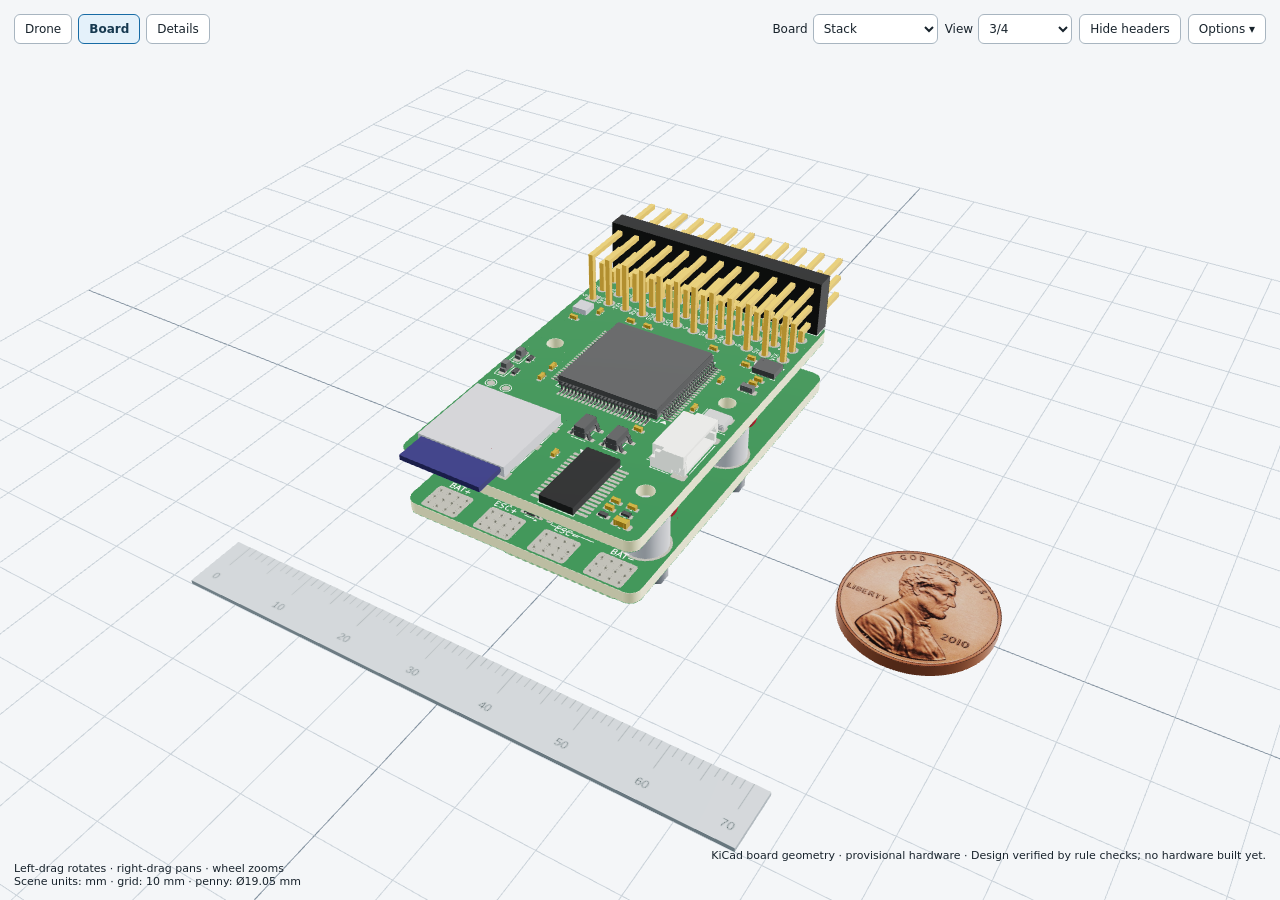
==== fc/board.html @ 6b11aab4 "StackF765 flight controller renders Drone, Board and Matek comparison pages modelled on the droneren" ====
<!DOCTYPE html>
<html lang="en"><meta charset="utf-8"/><meta content="width=device-width,initial-scale=1" name="viewport"/><title>StackF765 — Board</title><script type="importmap">{"imports":{"three":"./assets/three-shim.js"}}</script><style>body{margin:0;overflow:hidden;font:14px system-ui;color:#18232c;background:#f4f6f8}canvas{display:block;touch-action:none;position:fixed;inset:0;width:100%;height:100%}button,a.button{font:12px system-ui;padding:7px 10px;background:#fff;border:1px solid #a8b5c0;border-radius:5px;color:#18232c;text-decoration:none;cursor:pointer}nav{position:fixed;right:14px;top:14px;display:flex;gap:5px;flex-wrap:wrap;justify-content:flex-end;max-width:75vw}#legendButton{position:fixed;left:14px;top:14px}aside{position:fixed;left:14px;top:55px;background:#ffffffed;border:1px solid #b6c4d0;border-radius:7px;padding:14px;width:320px;max-height:70vh;overflow:auto;box-shadow:0 5px 20px #0002}aside h1{font-size:17px;margin:0 0 8px}aside p,aside li{font-size:12px;line-height:1.5}aside ul{padding-left:18px}aside a{color:#126596}footer{position:fixed;left:14px;bottom:12px;right:14px;display:flex;gap:20px;justify-content:space-between;font-size:11px;pointer-events:none}.status{color:#7e4700;background:#fff0d5;padding:8px;border-radius:4px}dialog{width:min(1000px,90vw);border:1px solid #b6c4d0;border-radius:7px}dialog img{width:100%}dialog::backdrop{background:#0008}@media(max-width:700px){nav{max-width:72vw}button,a.button{font-size:10px;padding:6px}aside{top:100px;width:calc(100vw - 56px);max-height:55vh}footer{font-size:9px}}</style><link href="assets/pin-table.css" rel="stylesheet"/>
<link href="assets/controls.css" rel="stylesheet"/>
<body><div class="page-links"><a href="./">Drone</a><a aria-current="page" href="board.html">Board</a><button id="legendButton">Details</button></div><nav aria-label="Board controls" class="viewer-controls"><label>Board <select id="boardChoice"><option value="assembly">Stack</option><option value="upper">Upper</option><option value="lower">Lower</option><option value="service">Service</option><option value="compare-upper.html">Upper comparison</option><option value="compare-lower.html">Lower comparison</option></select></label><label>View <select id="viewChoice"><option value="iso">3/4</option><option value="top">Top</option><option value="bottom">Bottom</option><option value="side">Side</option><option value="pins">Pin layout</option></select></label><button aria-label="Hide DuPont headers" id="headers" title="Hide DuPont pin headers">Hide headers</button><details class="options"><summary>Options</summary><div><button id="explode">Explode stack</button></div></details></nav><div hidden="" id="legacy-controls"><button id="iso"></button><button id="top"></button><button id="bottom"></button><button id="side"></button><button id="assembly"></button><button id="upper"></button><button id="lower"></button><button id="service"></button><button id="upperPins"></button><button id="lowerPins"></button><button id="servicePins"></button></div>
<aside hidden="" id="legend"><h1>StackF765 boards</h1><p>31.5 × 48 mm boards on 6.0 mm standoffs: Upper top surface 7.6 mm above the Lower’s. Upper is the flight controller (STM32F765VIT6, ArduPilot board name StackF765); Lower is the power board (2S–3S, 50 A). Service board (USB, buzzer, boot): 18 × 32 mm on a 100 mm six-wire JST-SH cable. Design verified by rule checks; no hardware built yet.</p><p>20 × 20 mm grommet mount. Visible posts, rubber and screws are provisional nominal hardware, not qualified supplier models. No harness wires; the service cable is not drawn on this page.</p><p>Standard dark-green display mask, black headers and gold pins are display materials on the KiCad board models; board geometry unchanged. The J1/J2 header toggle preserves the interboard connector.</p><p>Renders generated from the KiCad design files at <a class="inline" href="https://github.com/PeterJBurke/stackf765" rel="noopener">github.com/PeterJBurke/stackf765</a>. <a class="inline" href="../CREDITS.txt">Credits and licences</a>.</p><section aria-label="Connector pin reference" data-fc-pin-table=""></section></aside><footer><span><b aria-live="polite" id="viewLabel"></b><br/>Left-drag rotates · right-drag pans · wheel zooms<br/>Scene units: mm · grid: 10 mm · penny: Ø19.05 mm</span><span>KiCad board geometry · provisional hardware · Design verified by rule checks; no hardware built yet.</span></footer><script src="assets/three.min.js"></script><script src="assets/penny.js"></script><script src="assets/pin-data.js"></script><script src="assets/pin-table.js"></script><script type="module" src="assets/viewer.js"></script></body></html>
---- fc/assets/pin-table.css ----
/* Shared connector table for the FC Details panes. */
#legend{box-sizing:border-box;width:min(430px,calc(100vw - 36px));max-height:calc(100vh - 90px);overflow:auto;overscroll-behavior:contain;scrollbar-gutter:stable}
[data-fc-pin-table]{margin-top:18px;border-top:1px solid var(--line,#c3c8cf);padding-top:12px;color:var(--fg,#18232c)}
[data-fc-pin-table] h2{font-size:16px;margin:0 0 8px}
.pin-group{border-top:1px solid var(--line,#c3c8cf);padding:9px 0}
.pin-group summary{cursor:pointer;font-size:13px;font-weight:650;line-height:1.4;padding:3px 0}
.pin-group summary:focus-visible{outline:2px solid #2988c7;outline-offset:3px}
.pin-table{width:100%;border-collapse:collapse;table-layout:fixed;font-size:12px;line-height:1.4}
.pin-table th,.pin-table td{text-align:left;vertical-align:top;padding:7px 5px;border-bottom:1px solid var(--line,#c3c8cf);overflow-wrap:anywhere}
.pin-table thead th{font-weight:700;background:var(--bg,#f4f6f8)}
.pin-table th:first-child{width:19%}.pin-table th:nth-child(2){width:32%}.pin-table tbody th{font-weight:600}
.pin-scope{font-size:11px!important}
@media(max-width:850px){#legend{max-height:55vh;width:min(430px,calc(100vw - 36px))}.pin-table{font-size:11px}.pin-table th,.pin-table td{padding:6px 4px}}
---- fc/assets/controls.css ----
/* Compact, separate controls for the Drone and Board pages. */
.page-links{position:fixed;top:14px;left:14px;z-index:5;display:flex;gap:6px;align-items:center}
.page-links a,.page-links button,.viewer-controls button,.viewer-controls summary,.viewer-controls select{box-sizing:border-box;font:12px system-ui;color:var(--fg,#18232c);background:var(--panel,#fff);border:1px solid var(--line,#a8b5c0);padding:7px 10px;border-radius:6px;text-decoration:none;cursor:pointer}
.page-links a[aria-current=page]{font-weight:700;border-color:#176ba5;background:#e4f1fa;color:#163950}
.page-links #legendButton{position:static}
nav.viewer-controls{position:fixed;top:14px;right:14px;left:auto;max-width:none;z-index:5;display:flex;flex-wrap:wrap;gap:7px;align-items:center}
.viewer-controls label{font-size:12px;display:flex;align-items:center;gap:5px}
.viewer-controls select{padding:6px;max-width:125px}
.options{position:relative}.options summary{list-style:none}.options summary::-webkit-details-marker{display:none}.options summary::after{content:' ▾'}
.options>div{position:absolute;right:0;top:40px;display:flex;flex-direction:column;gap:6px;padding:8px;border:1px solid var(--line,#a8b5c0);border-radius:7px;background:var(--panel,#fff);min-width:135px}
#legend{z-index:6;top:60px;bottom:auto;max-height:calc(100vh - 110px)}
@media(max-width:850px){nav.viewer-controls{top:57px;left:14px;right:14px;justify-content:flex-start;gap:6px}.viewer-controls label{font-size:11px}.viewer-controls button,.viewer-controls summary,.viewer-controls select{font-size:11px;padding:6px}.viewer-controls select{max-width:100px}#legend{top:105px;max-height:calc(100vh - 160px)}}
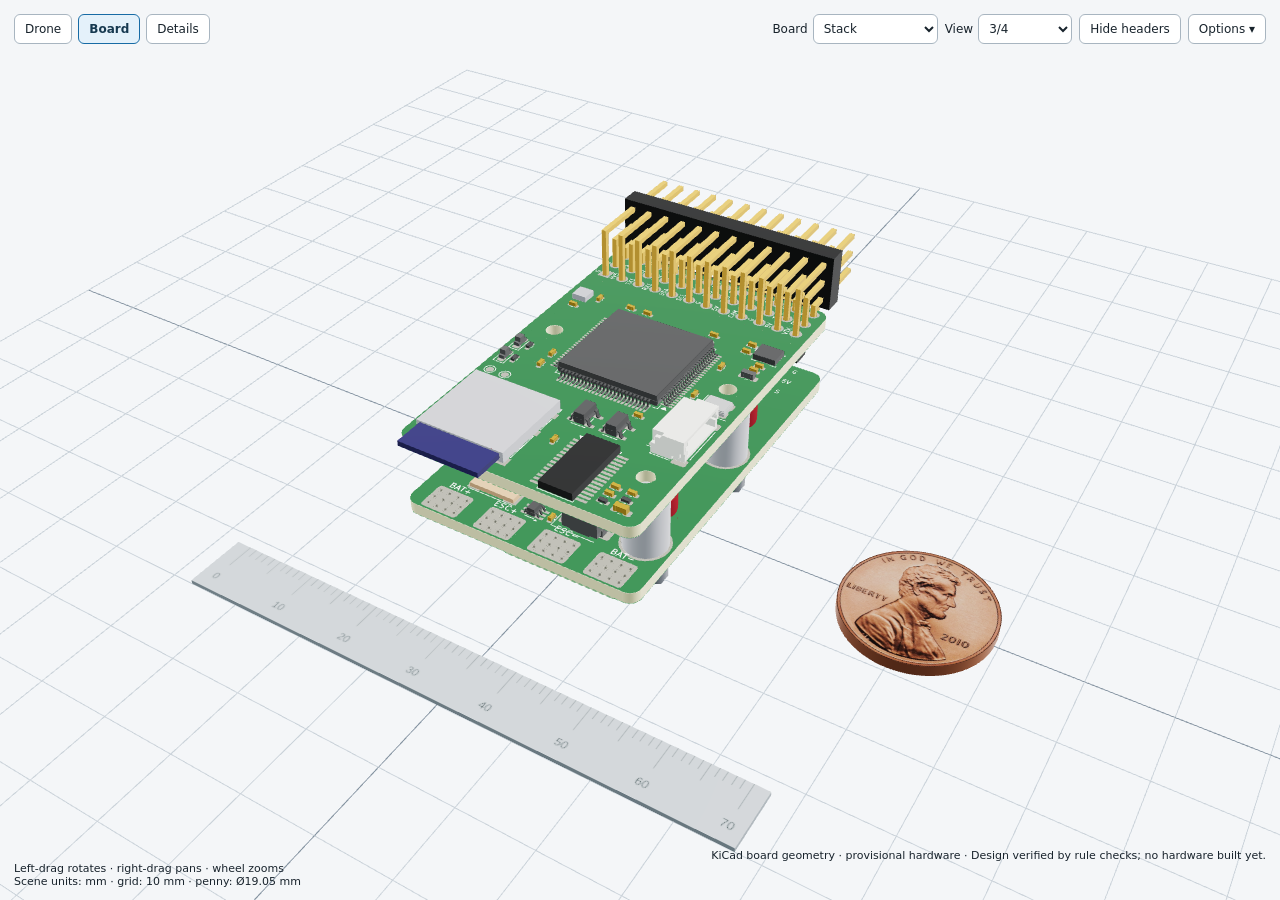
==== commit e66f8fd2: "Rev B: 8.0 mm board gap, 3 x 9 motor header, headers at the board edge Upper board now 9.6 mm above " ====
--- a/fc/board.html
+++ b/fc/board.html
@@ -2,4 +2,4 @@
 <html lang="en"><meta charset="utf-8"/><meta content="width=device-width,initial-scale=1" name="viewport"/><title>StackF765 — Board</title><script type="importmap">{"imports":{"three":"./assets/three-shim.js"}}</script><style>body{margin:0;overflow:hidden;font:14px system-ui;color:#18232c;background:#f4f6f8}canvas{display:block;touch-action:none;position:fixed;inset:0;width:100%;height:100%}button,a.button{font:12px system-ui;padding:7px 10px;background:#fff;border:1px solid #a8b5c0;border-radius:5px;color:#18232c;text-decoration:none;cursor:pointer}nav{position:fixed;right:14px;top:14px;display:flex;gap:5px;flex-wrap:wrap;justify-content:flex-end;max-width:75vw}#legendButton{position:fixed;left:14px;top:14px}aside{position:fixed;left:14px;top:55px;background:#ffffffed;border:1px solid #b6c4d0;border-radius:7px;padding:14px;width:320px;max-height:70vh;overflow:auto;box-shadow:0 5px 20px #0002}aside h1{font-size:17px;margin:0 0 8px}aside p,aside li{font-size:12px;line-height:1.5}aside ul{padding-left:18px}aside a{color:#126596}footer{position:fixed;left:14px;bottom:12px;right:14px;display:flex;gap:20px;justify-content:space-between;font-size:11px;pointer-events:none}.status{color:#7e4700;background:#fff0d5;padding:8px;border-radius:4px}dialog{width:min(1000px,90vw);border:1px solid #b6c4d0;border-radius:7px}dialog img{width:100%}dialog::backdrop{background:#0008}@media(max-width:700px){nav{max-width:72vw}button,a.button{font-size:10px;padding:6px}aside{top:100px;width:calc(100vw - 56px);max-height:55vh}footer{font-size:9px}}</style><link href="assets/pin-table.css" rel="stylesheet"/>
 <link href="assets/controls.css" rel="stylesheet"/>
 <body><div class="page-links"><a href="./">Drone</a><a aria-current="page" href="board.html">Board</a><button id="legendButton">Details</button></div><nav aria-label="Board controls" class="viewer-controls"><label>Board <select id="boardChoice"><option value="assembly">Stack</option><option value="upper">Upper</option><option value="lower">Lower</option><option value="service">Service</option><option value="compare-upper.html">Upper comparison</option><option value="compare-lower.html">Lower comparison</option></select></label><label>View <select id="viewChoice"><option value="iso">3/4</option><option value="top">Top</option><option value="bottom">Bottom</option><option value="side">Side</option><option value="pins">Pin layout</option></select></label><button aria-label="Hide DuPont headers" id="headers" title="Hide DuPont pin headers">Hide headers</button><details class="options"><summary>Options</summary><div><button id="explode">Explode stack</button></div></details></nav><div hidden="" id="legacy-controls"><button id="iso"></button><button id="top"></button><button id="bottom"></button><button id="side"></button><button id="assembly"></button><button id="upper"></button><button id="lower"></button><button id="service"></button><button id="upperPins"></button><button id="lowerPins"></button><button id="servicePins"></button></div>
-<aside hidden="" id="legend"><h1>StackF765 boards</h1><p>31.5 × 48 mm boards on 6.0 mm standoffs: Upper top surface 7.6 mm above the Lower’s. Upper is the flight controller (STM32F765VIT6, ArduPilot board name StackF765); Lower is the power board (2S–3S, 50 A). Service board (USB, buzzer, boot): 18 × 32 mm on a 100 mm six-wire JST-SH cable. Design verified by rule checks; no hardware built yet.</p><p>20 × 20 mm grommet mount. Visible posts, rubber and screws are provisional nominal hardware, not qualified supplier models. No harness wires; the service cable is not drawn on this page.</p><p>Standard dark-green display mask, black headers and gold pins are display materials on the KiCad board models; board geometry unchanged. The J1/J2 header toggle preserves the interboard connector.</p><p>Renders generated from the KiCad design files at <a class="inline" href="https://github.com/PeterJBurke/stackf765" rel="noopener">github.com/PeterJBurke/stackf765</a>. <a class="inline" href="../CREDITS.txt">Credits and licences</a>.</p><section aria-label="Connector pin reference" data-fc-pin-table=""></section></aside><footer><span><b aria-live="polite" id="viewLabel"></b><br/>Left-drag rotates · right-drag pans · wheel zooms<br/>Scene units: mm · grid: 10 mm · penny: Ø19.05 mm</span><span>KiCad board geometry · provisional hardware · Design verified by rule checks; no hardware built yet.</span></footer><script src="assets/three.min.js"></script><script src="assets/penny.js"></script><script src="assets/pin-data.js"></script><script src="assets/pin-table.js"></script><script type="module" src="assets/viewer.js"></script></body></html>
+<aside hidden="" id="legend"><h1>StackF765 boards</h1><p>31.5 × 48 mm boards on 8.0 mm standoffs: Upper top surface 9.6 mm above the Lower’s. Upper is the flight controller (STM32F765VIT6, ArduPilot board name StackF765); Lower is the power board (2S–3S, 50 A). Rev B. Interboard connectors: Samtec SFMC-110-02-L-D (Lower J1) / FTSH-110-04-L-DV (Upper J3); standoffs Sinhoo SMTSO2080CTJ, 8 mm. Upper J1 is a 3×12 and Lower J2 a 3×9 right-angle header, bodies overhanging the front edge. Service board (USB, buzzer, boot): 18 × 32 mm on a 100 mm six-wire JST-SH cable. Design verified by rule checks; no hardware built yet.</p><p>20 × 20 mm grommet mount. Visible posts, rubber and screws are provisional nominal hardware, not qualified supplier models. No harness wires; the service cable is not drawn on this page.</p><p>Standard dark-green display mask, black headers and gold pins are display materials on the KiCad board models; board geometry unchanged. The J1/J2 header toggle preserves the interboard connector.</p><p>Renders generated from the KiCad design files at <a class="inline" href="https://github.com/PeterJBurke/stackf765" rel="noopener">github.com/PeterJBurke/stackf765</a>. <a class="inline" href="../CREDITS.txt">Credits and licences</a>.</p><section aria-label="Connector pin reference" data-fc-pin-table=""></section></aside><footer><span><b aria-live="polite" id="viewLabel"></b><br/>Left-drag rotates · right-drag pans · wheel zooms<br/>Scene units: mm · grid: 10 mm · penny: Ø19.05 mm</span><span>KiCad board geometry · provisional hardware · Design verified by rule checks; no hardware built yet.</span></footer><script src="assets/three.min.js"></script><script src="assets/penny.js"></script><script src="assets/pin-data.js"></script><script src="assets/pin-table.js"></script><script type="module" src="assets/viewer.js"></script></body></html>
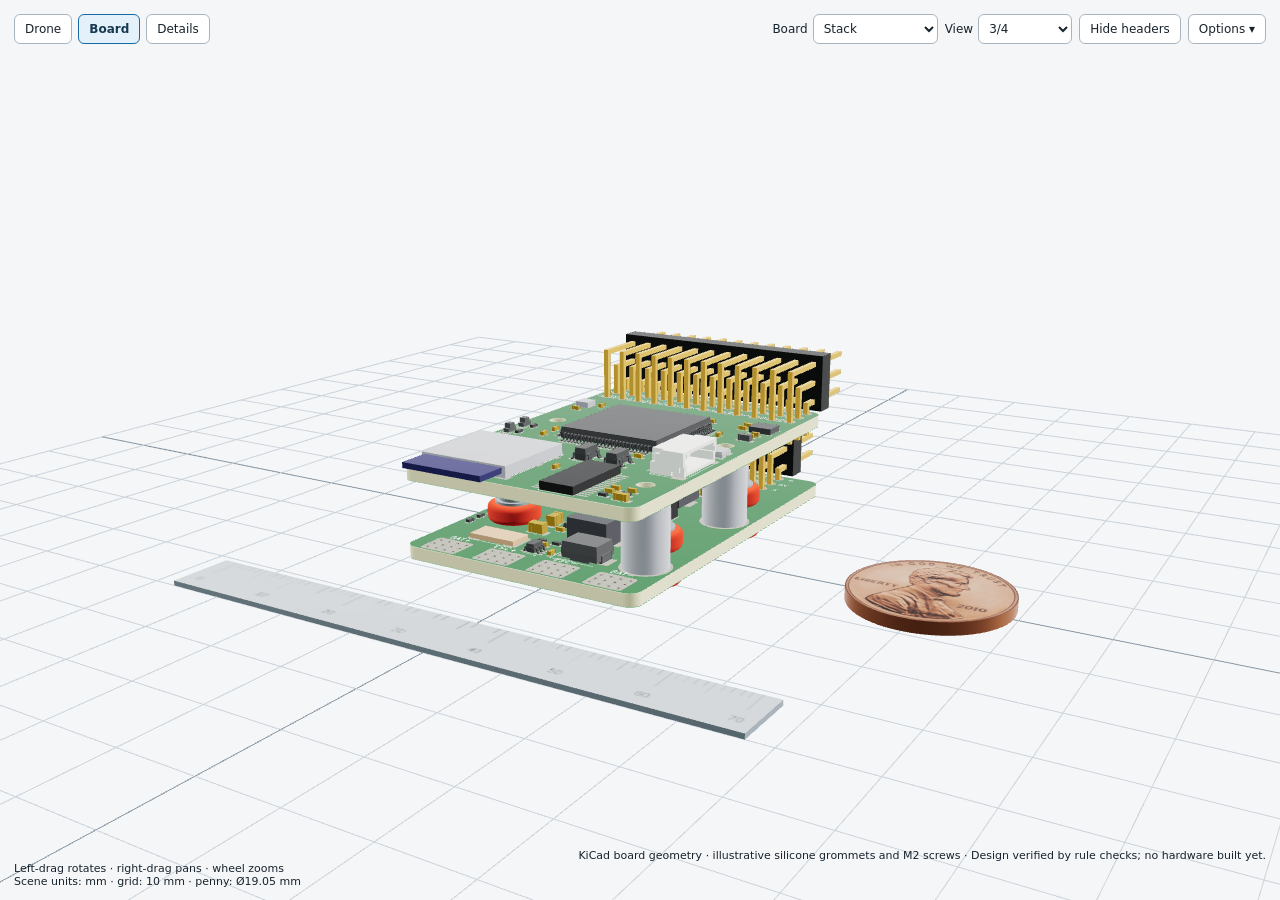
==== commit d61be9dc: "Show the rubber grommet mounting: silicone grommets, M2 screws, no rigid posts The Lower board now r" ====
--- a/fc/board.html
+++ b/fc/board.html
@@ -2,4 +2,4 @@
 <html lang="en"><meta charset="utf-8"/><meta content="width=device-width,initial-scale=1" name="viewport"/><title>StackF765 — Board</title><script type="importmap">{"imports":{"three":"./assets/three-shim.js"}}</script><style>body{margin:0;overflow:hidden;font:14px system-ui;color:#18232c;background:#f4f6f8}canvas{display:block;touch-action:none;position:fixed;inset:0;width:100%;height:100%}button,a.button{font:12px system-ui;padding:7px 10px;background:#fff;border:1px solid #a8b5c0;border-radius:5px;color:#18232c;text-decoration:none;cursor:pointer}nav{position:fixed;right:14px;top:14px;display:flex;gap:5px;flex-wrap:wrap;justify-content:flex-end;max-width:75vw}#legendButton{position:fixed;left:14px;top:14px}aside{position:fixed;left:14px;top:55px;background:#ffffffed;border:1px solid #b6c4d0;border-radius:7px;padding:14px;width:320px;max-height:70vh;overflow:auto;box-shadow:0 5px 20px #0002}aside h1{font-size:17px;margin:0 0 8px}aside p,aside li{font-size:12px;line-height:1.5}aside ul{padding-left:18px}aside a{color:#126596}footer{position:fixed;left:14px;bottom:12px;right:14px;display:flex;gap:20px;justify-content:space-between;font-size:11px;pointer-events:none}.status{color:#7e4700;background:#fff0d5;padding:8px;border-radius:4px}dialog{width:min(1000px,90vw);border:1px solid #b6c4d0;border-radius:7px}dialog img{width:100%}dialog::backdrop{background:#0008}@media(max-width:700px){nav{max-width:72vw}button,a.button{font-size:10px;padding:6px}aside{top:100px;width:calc(100vw - 56px);max-height:55vh}footer{font-size:9px}}</style><link href="assets/pin-table.css" rel="stylesheet"/>
 <link href="assets/controls.css" rel="stylesheet"/>
 <body><div class="page-links"><a href="./">Drone</a><a aria-current="page" href="board.html">Board</a><button id="legendButton">Details</button></div><nav aria-label="Board controls" class="viewer-controls"><label>Board <select id="boardChoice"><option value="assembly">Stack</option><option value="upper">Upper</option><option value="lower">Lower</option><option value="service">Service</option><option value="compare-upper.html">Upper comparison</option><option value="compare-lower.html">Lower comparison</option></select></label><label>View <select id="viewChoice"><option value="iso">3/4</option><option value="top">Top</option><option value="bottom">Bottom</option><option value="side">Side</option><option value="pins">Pin layout</option></select></label><button aria-label="Hide DuPont headers" id="headers" title="Hide DuPont pin headers">Hide headers</button><details class="options"><summary>Options</summary><div><button id="explode">Explode stack</button></div></details></nav><div hidden="" id="legacy-controls"><button id="iso"></button><button id="top"></button><button id="bottom"></button><button id="side"></button><button id="assembly"></button><button id="upper"></button><button id="lower"></button><button id="service"></button><button id="upperPins"></button><button id="lowerPins"></button><button id="servicePins"></button></div>
-<aside hidden="" id="legend"><h1>StackF765 boards</h1><p>31.5 × 48 mm boards on 8.0 mm standoffs: Upper top surface 9.6 mm above the Lower’s. Upper is the flight controller (STM32F765VIT6, ArduPilot board name StackF765); Lower is the power board (2S–3S, 50 A). Rev B. Interboard connectors: Samtec SFMC-110-02-L-D (Lower J1) / FTSH-110-04-L-DV (Upper J3); standoffs Sinhoo SMTSO2080CTJ, 8 mm. Upper J1 is a 3×12 and Lower J2 a 3×9 right-angle header, bodies overhanging the front edge. Service board (USB, buzzer, boot): 18 × 32 mm on a 100 mm six-wire JST-SH cable. Design verified by rule checks; no hardware built yet.</p><p>20 × 20 mm grommet mount. Visible posts, rubber and screws are provisional nominal hardware, not qualified supplier models. No harness wires; the service cable is not drawn on this page.</p><p>Standard dark-green display mask, black headers and gold pins are display materials on the KiCad board models; board geometry unchanged. The J1/J2 header toggle preserves the interboard connector.</p><p>Renders generated from the KiCad design files at <a class="inline" href="https://github.com/PeterJBurke/stackf765" rel="noopener">github.com/PeterJBurke/stackf765</a>. <a class="inline" href="../CREDITS.txt">Credits and licences</a>.</p><section aria-label="Connector pin reference" data-fc-pin-table=""></section></aside><footer><span><b aria-live="polite" id="viewLabel"></b><br/>Left-drag rotates · right-drag pans · wheel zooms<br/>Scene units: mm · grid: 10 mm · penny: Ø19.05 mm</span><span>KiCad board geometry · provisional hardware · Design verified by rule checks; no hardware built yet.</span></footer><script src="assets/three.min.js"></script><script src="assets/penny.js"></script><script src="assets/pin-data.js"></script><script src="assets/pin-table.js"></script><script type="module" src="assets/viewer.js"></script></body></html>
+<aside hidden="" id="legend"><h1>StackF765 boards</h1><p>31.5 × 48 mm boards on 8.0 mm standoffs: Upper top surface 9.6 mm above the Lower’s. Upper is the flight controller (STM32F765VIT6, ArduPilot board name StackF765); Lower is the power board (2S–3S, 50 A). Rev B. Interboard connectors: Samtec SFMC-110-02-L-D (Lower J1) / FTSH-110-04-L-DV (Upper J3); standoffs Sinhoo SMTSO2080CTJ, 8 mm. Upper J1 is a 3×12 and Lower J2 a 3×9 right-angle header, bodies overhanging the front edge. Service board (USB, buzzer, boot): 18 × 32 mm on a 100 mm six-wire JST-SH cable. Design verified by rule checks; no hardware built yet.</p><p>Soft-mounted, Matek style: a silicone grommet is pressed into each of the Lower board’s four 4 mm holes (20 × 20 mm pattern) and an M2 screw with a washer goes through each grommet into the frame, so the Lower board floats on rubber 2.5 mm above the plate. The Upper board is not fastened to the frame; it sits on the Lower board’s three standoffs. Here the stack stands on its grommets on the floor grid; “Explode stack” lifts the Upper board and the four screws, leaving the grommets in the Lower board. The orange grommets (generic “M3 to M2” type: 4 mm waist, 6.6 mm flanges), washers and screws are nominal illustrations, not supplier models. No harness wires; the service cable is not drawn on this page.</p><p>Standard dark-green display mask, black headers and gold pins are display materials on the KiCad board models; board geometry unchanged. The J1/J2 header toggle preserves the interboard connector.</p><p>Renders generated from the KiCad design files at <a class="inline" href="https://github.com/PeterJBurke/stackf765" rel="noopener">github.com/PeterJBurke/stackf765</a>. <a class="inline" href="../CREDITS.txt">Credits and licences</a>.</p><section aria-label="Connector pin reference" data-fc-pin-table=""></section></aside><footer><span><b aria-live="polite" id="viewLabel"></b><br/>Left-drag rotates · right-drag pans · wheel zooms<br/>Scene units: mm · grid: 10 mm · penny: Ø19.05 mm</span><span>KiCad board geometry · illustrative silicone grommets and M2 screws · Design verified by rule checks; no hardware built yet.</span></footer><script src="assets/three.min.js"></script><script src="assets/penny.js"></script><script src="assets/pin-data.js"></script><script src="assets/pin-table.js"></script><script type="module" src="assets/viewer.js"></script></body></html>
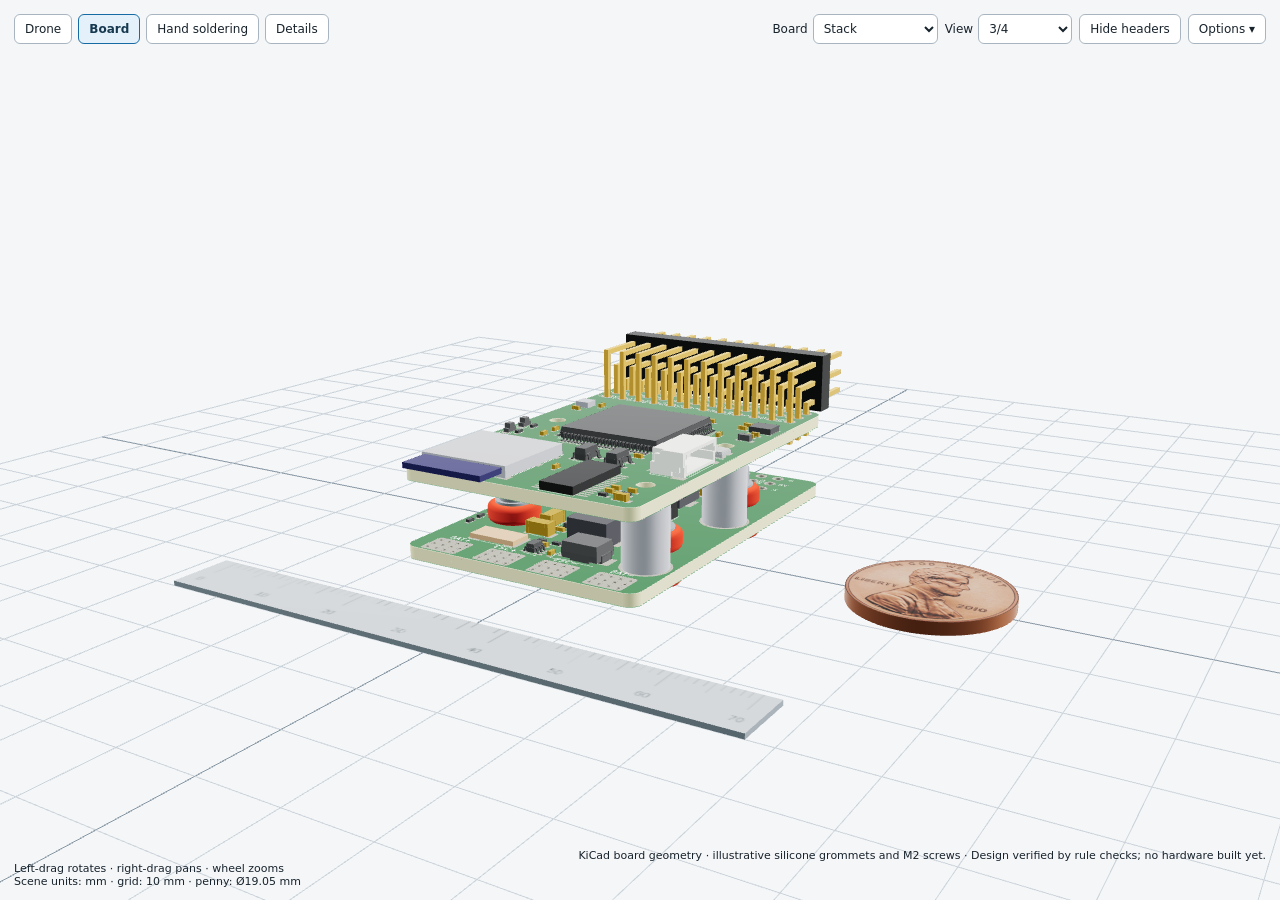
==== commit fd270dd4: "Add a Hand soldering instructions page, linked from the Drone and Board pages Co-Authored-By: Claude" ====
--- a/fc/board.html
+++ b/fc/board.html
@@ -1,5 +1,5 @@
 <!DOCTYPE html>
 <html lang="en"><meta charset="utf-8"/><meta content="width=device-width,initial-scale=1" name="viewport"/><title>StackF765 — Board</title><script type="importmap">{"imports":{"three":"./assets/three-shim.js"}}</script><style>body{margin:0;overflow:hidden;font:14px system-ui;color:#18232c;background:#f4f6f8}canvas{display:block;touch-action:none;position:fixed;inset:0;width:100%;height:100%}button,a.button{font:12px system-ui;padding:7px 10px;background:#fff;border:1px solid #a8b5c0;border-radius:5px;color:#18232c;text-decoration:none;cursor:pointer}nav{position:fixed;right:14px;top:14px;display:flex;gap:5px;flex-wrap:wrap;justify-content:flex-end;max-width:75vw}#legendButton{position:fixed;left:14px;top:14px}aside{position:fixed;left:14px;top:55px;background:#ffffffed;border:1px solid #b6c4d0;border-radius:7px;padding:14px;width:320px;max-height:70vh;overflow:auto;box-shadow:0 5px 20px #0002}aside h1{font-size:17px;margin:0 0 8px}aside p,aside li{font-size:12px;line-height:1.5}aside ul{padding-left:18px}aside a{color:#126596}footer{position:fixed;left:14px;bottom:12px;right:14px;display:flex;gap:20px;justify-content:space-between;font-size:11px;pointer-events:none}.status{color:#7e4700;background:#fff0d5;padding:8px;border-radius:4px}dialog{width:min(1000px,90vw);border:1px solid #b6c4d0;border-radius:7px}dialog img{width:100%}dialog::backdrop{background:#0008}@media(max-width:700px){nav{max-width:72vw}button,a.button{font-size:10px;padding:6px}aside{top:100px;width:calc(100vw - 56px);max-height:55vh}footer{font-size:9px}}</style><link href="assets/pin-table.css" rel="stylesheet"/>
 <link href="assets/controls.css" rel="stylesheet"/>
-<body><div class="page-links"><a href="./">Drone</a><a aria-current="page" href="board.html">Board</a><button id="legendButton">Details</button></div><nav aria-label="Board controls" class="viewer-controls"><label>Board <select id="boardChoice"><option value="assembly">Stack</option><option value="upper">Upper</option><option value="lower">Lower</option><option value="service">Service</option><option value="compare-upper.html">Upper comparison</option><option value="compare-lower.html">Lower comparison</option></select></label><label>View <select id="viewChoice"><option value="iso">3/4</option><option value="top">Top</option><option value="bottom">Bottom</option><option value="side">Side</option><option value="pins">Pin layout</option></select></label><button aria-label="Hide DuPont headers" id="headers" title="Hide DuPont pin headers">Hide headers</button><details class="options"><summary>Options</summary><div><button id="explode">Explode stack</button></div></details></nav><div hidden="" id="legacy-controls"><button id="iso"></button><button id="top"></button><button id="bottom"></button><button id="side"></button><button id="assembly"></button><button id="upper"></button><button id="lower"></button><button id="service"></button><button id="upperPins"></button><button id="lowerPins"></button><button id="servicePins"></button></div>
+<body><div class="page-links"><a href="./">Drone</a><a aria-current="page" href="board.html">Board</a><a href="handsolder.html">Hand soldering</a><button id="legendButton">Details</button></div><nav aria-label="Board controls" class="viewer-controls"><label>Board <select id="boardChoice"><option value="assembly">Stack</option><option value="upper">Upper</option><option value="lower">Lower</option><option value="service">Service</option><option value="compare-upper.html">Upper comparison</option><option value="compare-lower.html">Lower comparison</option></select></label><label>View <select id="viewChoice"><option value="iso">3/4</option><option value="top">Top</option><option value="bottom">Bottom</option><option value="side">Side</option><option value="pins">Pin layout</option></select></label><button aria-label="Hide DuPont headers" id="headers" title="Hide DuPont pin headers">Hide headers</button><details class="options"><summary>Options</summary><div><button id="explode">Explode stack</button></div></details></nav><div hidden="" id="legacy-controls"><button id="iso"></button><button id="top"></button><button id="bottom"></button><button id="side"></button><button id="assembly"></button><button id="upper"></button><button id="lower"></button><button id="service"></button><button id="upperPins"></button><button id="lowerPins"></button><button id="servicePins"></button></div>
 <aside hidden="" id="legend"><h1>StackF765 boards</h1><p>31.5 × 48 mm boards on 8.0 mm standoffs: Upper top surface 9.6 mm above the Lower’s. Upper is the flight controller (STM32F765VIT6, ArduPilot board name StackF765); Lower is the power board (2S–3S, 50 A). Rev B. Interboard connectors: Samtec SFMC-110-02-L-D (Lower J1) / FTSH-110-04-L-DV (Upper J3); standoffs Sinhoo SMTSO2080CTJ, 8 mm. Upper J1 is a 3×12 and Lower J2 a 3×9 right-angle header, bodies overhanging the front edge. Service board (USB, buzzer, boot): 18 × 32 mm on a 100 mm six-wire JST-SH cable. Design verified by rule checks; no hardware built yet.</p><p>Soft-mounted, Matek style: a silicone grommet is pressed into each of the Lower board’s four 4 mm holes (20 × 20 mm pattern) and an M2 screw with a washer goes through each grommet into the frame, so the Lower board floats on rubber 2.5 mm above the plate. The Upper board is not fastened to the frame; it sits on the Lower board’s three standoffs. Here the stack stands on its grommets on the floor grid; “Explode stack” lifts the Upper board and the four screws, leaving the grommets in the Lower board. The orange grommets (generic “M3 to M2” type: 4 mm waist, 6.6 mm flanges), washers and screws are nominal illustrations, not supplier models. No harness wires; the service cable is not drawn on this page.</p><p>Standard dark-green display mask, black headers and gold pins are display materials on the KiCad board models; board geometry unchanged. The J1/J2 header toggle preserves the interboard connector.</p><p>Renders generated from the KiCad design files at <a class="inline" href="https://github.com/PeterJBurke/stackf765" rel="noopener">github.com/PeterJBurke/stackf765</a>. <a class="inline" href="../CREDITS.txt">Credits and licences</a>.</p><section aria-label="Connector pin reference" data-fc-pin-table=""></section></aside><footer><span><b aria-live="polite" id="viewLabel"></b><br/>Left-drag rotates · right-drag pans · wheel zooms<br/>Scene units: mm · grid: 10 mm · penny: Ø19.05 mm</span><span>KiCad board geometry · illustrative silicone grommets and M2 screws · Design verified by rule checks; no hardware built yet.</span></footer><script src="assets/three.min.js"></script><script src="assets/penny.js"></script><script src="assets/pin-data.js"></script><script src="assets/pin-table.js"></script><script type="module" src="assets/viewer.js"></script></body></html>
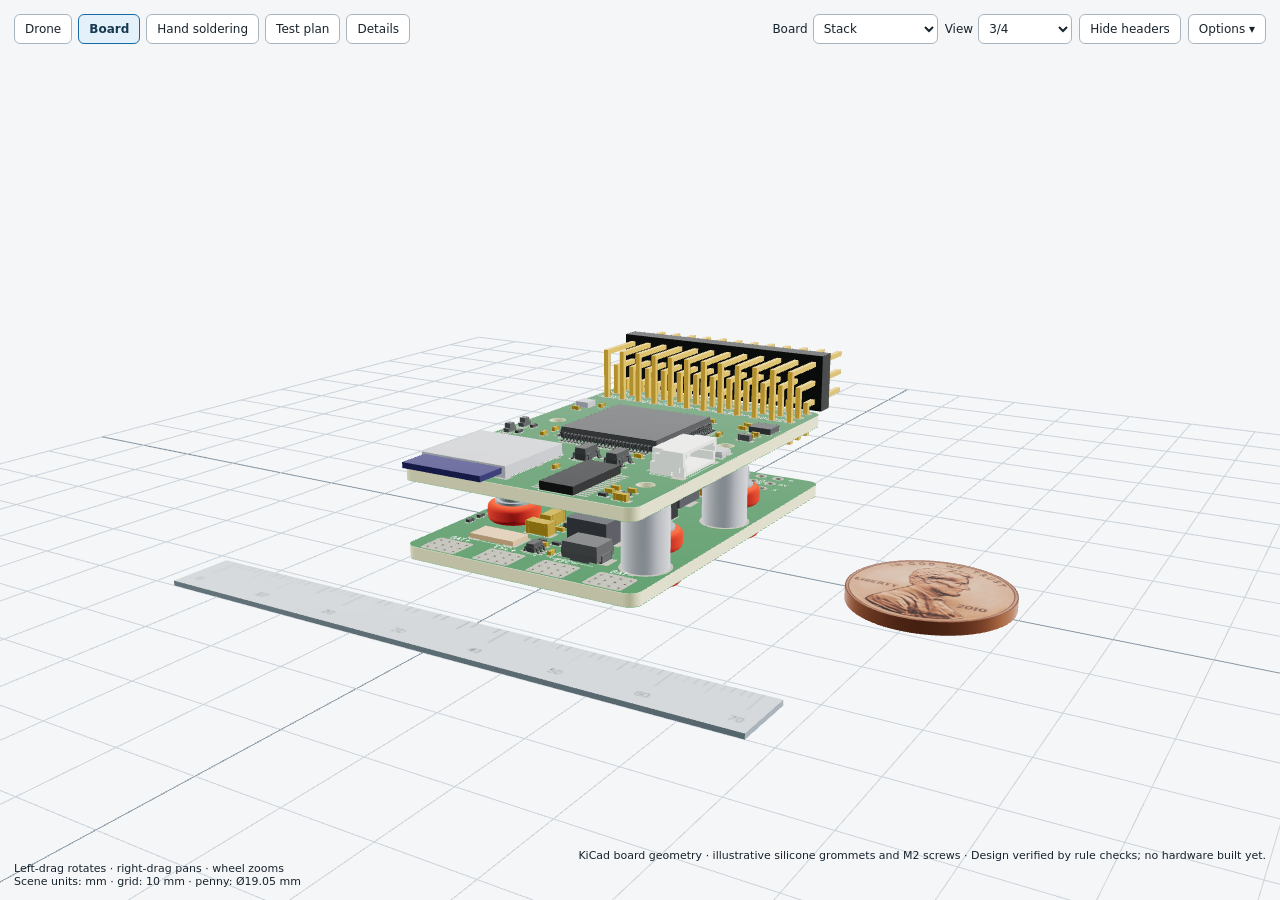
==== commit d9579fb1: "Add a Test plan page (pre-fabrication verification plan), linked from the Drone, Board and Hand sold" ====
--- a/fc/board.html
+++ b/fc/board.html
@@ -1,5 +1,5 @@
 <!DOCTYPE html>
 <html lang="en"><meta charset="utf-8"/><meta content="width=device-width,initial-scale=1" name="viewport"/><title>StackF765 — Board</title><script type="importmap">{"imports":{"three":"./assets/three-shim.js"}}</script><style>body{margin:0;overflow:hidden;font:14px system-ui;color:#18232c;background:#f4f6f8}canvas{display:block;touch-action:none;position:fixed;inset:0;width:100%;height:100%}button,a.button{font:12px system-ui;padding:7px 10px;background:#fff;border:1px solid #a8b5c0;border-radius:5px;color:#18232c;text-decoration:none;cursor:pointer}nav{position:fixed;right:14px;top:14px;display:flex;gap:5px;flex-wrap:wrap;justify-content:flex-end;max-width:75vw}#legendButton{position:fixed;left:14px;top:14px}aside{position:fixed;left:14px;top:55px;background:#ffffffed;border:1px solid #b6c4d0;border-radius:7px;padding:14px;width:320px;max-height:70vh;overflow:auto;box-shadow:0 5px 20px #0002}aside h1{font-size:17px;margin:0 0 8px}aside p,aside li{font-size:12px;line-height:1.5}aside ul{padding-left:18px}aside a{color:#126596}footer{position:fixed;left:14px;bottom:12px;right:14px;display:flex;gap:20px;justify-content:space-between;font-size:11px;pointer-events:none}.status{color:#7e4700;background:#fff0d5;padding:8px;border-radius:4px}dialog{width:min(1000px,90vw);border:1px solid #b6c4d0;border-radius:7px}dialog img{width:100%}dialog::backdrop{background:#0008}@media(max-width:700px){nav{max-width:72vw}button,a.button{font-size:10px;padding:6px}aside{top:100px;width:calc(100vw - 56px);max-height:55vh}footer{font-size:9px}}</style><link href="assets/pin-table.css" rel="stylesheet"/>
 <link href="assets/controls.css" rel="stylesheet"/>
-<body><div class="page-links"><a href="./">Drone</a><a aria-current="page" href="board.html">Board</a><a href="handsolder.html">Hand soldering</a><button id="legendButton">Details</button></div><nav aria-label="Board controls" class="viewer-controls"><label>Board <select id="boardChoice"><option value="assembly">Stack</option><option value="upper">Upper</option><option value="lower">Lower</option><option value="service">Service</option><option value="compare-upper.html">Upper comparison</option><option value="compare-lower.html">Lower comparison</option></select></label><label>View <select id="viewChoice"><option value="iso">3/4</option><option value="top">Top</option><option value="bottom">Bottom</option><option value="side">Side</option><option value="pins">Pin layout</option></select></label><button aria-label="Hide DuPont headers" id="headers" title="Hide DuPont pin headers">Hide headers</button><details class="options"><summary>Options</summary><div><button id="explode">Explode stack</button></div></details></nav><div hidden="" id="legacy-controls"><button id="iso"></button><button id="top"></button><button id="bottom"></button><button id="side"></button><button id="assembly"></button><button id="upper"></button><button id="lower"></button><button id="service"></button><button id="upperPins"></button><button id="lowerPins"></button><button id="servicePins"></button></div>
-<aside hidden="" id="legend"><h1>StackF765 boards</h1><p>31.5 × 48 mm boards on 8.0 mm standoffs: Upper top surface 9.6 mm above the Lower’s. Upper is the flight controller (STM32F765VIT6, ArduPilot board name StackF765); Lower is the power board (2S–3S, 50 A). Rev B. Interboard connectors: Samtec SFMC-110-02-L-D (Lower J1) / FTSH-110-04-L-DV (Upper J3); standoffs Sinhoo SMTSO2080CTJ, 8 mm. Upper J1 is a 3×12 and Lower J2 a 3×9 right-angle header, bodies overhanging the front edge. Service board (USB, buzzer, boot): 18 × 32 mm on a 100 mm six-wire JST-SH cable. Design verified by rule checks; no hardware built yet.</p><p>Soft-mounted, Matek style: a silicone grommet is pressed into each of the Lower board’s four 4 mm holes (20 × 20 mm pattern) and an M2 screw with a washer goes through each grommet into the frame, so the Lower board floats on rubber 2.5 mm above the plate. The Upper board is not fastened to the frame; it sits on the Lower board’s three standoffs. Here the stack stands on its grommets on the floor grid; “Explode stack” lifts the Upper board and the four screws, leaving the grommets in the Lower board. The orange grommets (generic “M3 to M2” type: 4 mm waist, 6.6 mm flanges), washers and screws are nominal illustrations, not supplier models. No harness wires; the service cable is not drawn on this page.</p><p>Standard dark-green display mask, black headers and gold pins are display materials on the KiCad board models; board geometry unchanged. The J1/J2 header toggle preserves the interboard connector.</p><p>Renders generated from the KiCad design files at <a class="inline" href="https://github.com/PeterJBurke/stackf765" rel="noopener">github.com/PeterJBurke/stackf765</a>. <a class="inline" href="../CREDITS.txt">Credits and licences</a>.</p><section aria-label="Connector pin reference" data-fc-pin-table=""></section></aside><footer><span><b aria-live="polite" id="viewLabel"></b><br/>Left-drag rotates · right-drag pans · wheel zooms<br/>Scene units: mm · grid: 10 mm · penny: Ø19.05 mm</span><span>KiCad board geometry · illustrative silicone grommets and M2 screws · Design verified by rule checks; no hardware built yet.</span></footer><script src="assets/three.min.js"></script><script src="assets/penny.js"></script><script src="assets/pin-data.js"></script><script src="assets/pin-table.js"></script><script type="module" src="assets/viewer.js"></script></body></html>
+<body><div class="page-links"><a href="./">Drone</a><a aria-current="page" href="board.html">Board</a><a href="handsolder.html">Hand soldering</a><a href="testplan.html">Test plan</a><button id="legendButton">Details</button></div><nav aria-label="Board controls" class="viewer-controls"><label>Board <select id="boardChoice"><option value="assembly">Stack</option><option value="upper">Upper</option><option value="lower">Lower</option><option value="service">Service</option><option value="compare-upper.html">Upper comparison</option><option value="compare-lower.html">Lower comparison</option></select></label><label>View <select id="viewChoice"><option value="iso">3/4</option><option value="top">Top</option><option value="bottom">Bottom</option><option value="side">Side</option><option value="pins">Pin layout</option></select></label><button aria-label="Hide DuPont headers" id="headers" title="Hide DuPont pin headers">Hide headers</button><details class="options"><summary>Options</summary><div><button id="explode">Explode stack</button></div></details></nav><div hidden="" id="legacy-controls"><button id="iso"></button><button id="top"></button><button id="bottom"></button><button id="side"></button><button id="assembly"></button><button id="upper"></button><button id="lower"></button><button id="service"></button><button id="upperPins"></button><button id="lowerPins"></button><button id="servicePins"></button></div>
+<aside hidden="" id="legend"><h1>StackF765 boards</h1><p>31.5 × 48 mm boards on 8.0 mm standoffs: Upper top surface 9.6 mm above the Lower’s. Upper is the flight controller (STM32F765VIT6, ArduPilot board name StackF765); Lower is the power board (2S–3S, 50 A). Rev B. Interboard connectors, fitted by JLCPCB: Samtec SFMC-110-02-L-D-K-TR (Lower J1) / FTSH-110-04-F-DV-TR (Upper J3); standoffs Sinhoo SMTSO2080CTJ, 8 mm. Upper J1 is a 3×12 right-angle header, body overhanging the front edge; it is the only hand-soldered part. Lower J2 is 3×9 labelled solder holes with no header: wires are soldered straight in. Service board (USB, buzzer, boot): 18 × 32 mm on a 100 mm six-wire JST-SH cable. Design verified by rule checks; no hardware built yet.</p><p>Soft-mounted, Matek style: a silicone grommet is pressed into each of the Lower board’s four 4 mm holes (20 × 20 mm pattern) and an M2 screw with a washer goes through each grommet into the frame, so the Lower board floats on rubber 2.5 mm above the plate. The Upper board is not fastened to the frame; it sits on the Lower board’s three standoffs. Here the stack stands on its grommets on the floor grid; “Explode stack” lifts the Upper board and the four screws, leaving the grommets in the Lower board. The orange grommets (generic “M3 to M2” type: 4 mm waist, 6.6 mm flanges), washers and screws are nominal illustrations, not supplier models. No harness wires; the service cable is not drawn on this page.</p><p>Standard dark-green display mask, black headers and gold pins are display materials on the KiCad board models; board geometry unchanged. The J1 header toggle preserves the interboard connector.</p><p>Renders generated from the KiCad design files at <a class="inline" href="https://github.com/PeterJBurke/stackf765" rel="noopener">github.com/PeterJBurke/stackf765</a>. <a class="inline" href="../CREDITS.txt">Credits and licences</a>.</p><section aria-label="Connector pin reference" data-fc-pin-table=""></section></aside><footer><span><b aria-live="polite" id="viewLabel"></b><br/>Left-drag rotates · right-drag pans · wheel zooms<br/>Scene units: mm · grid: 10 mm · penny: Ø19.05 mm</span><span>KiCad board geometry · illustrative silicone grommets and M2 screws · Design verified by rule checks; no hardware built yet.</span></footer><script src="assets/three.min.js"></script><script src="assets/penny.js"></script><script src="assets/pin-data.js"></script><script src="assets/pin-table.js"></script><script type="module" src="assets/viewer.js"></script></body></html>
--- a/fc/assets/controls.css
+++ b/fc/assets/controls.css
@@ -10,3 +10,4 @@
 .options>div{position:absolute;right:0;top:40px;display:flex;flex-direction:column;gap:6px;padding:8px;border:1px solid var(--line,#a8b5c0);border-radius:7px;background:var(--panel,#fff);min-width:135px}
 #legend{z-index:6;top:60px;bottom:auto;max-height:calc(100vh - 110px)}
 @media(max-width:850px){nav.viewer-controls{top:57px;left:14px;right:14px;justify-content:flex-start;gap:6px}.viewer-controls label{font-size:11px}.viewer-controls button,.viewer-controls summary,.viewer-controls select{font-size:11px;padding:6px}.viewer-controls select{max-width:100px}#legend{top:105px;max-height:calc(100vh - 160px)}}
+@media(max-width:480px){.page-links{left:8px;gap:4px}.page-links a,.page-links button{padding:7px;white-space:nowrap}}
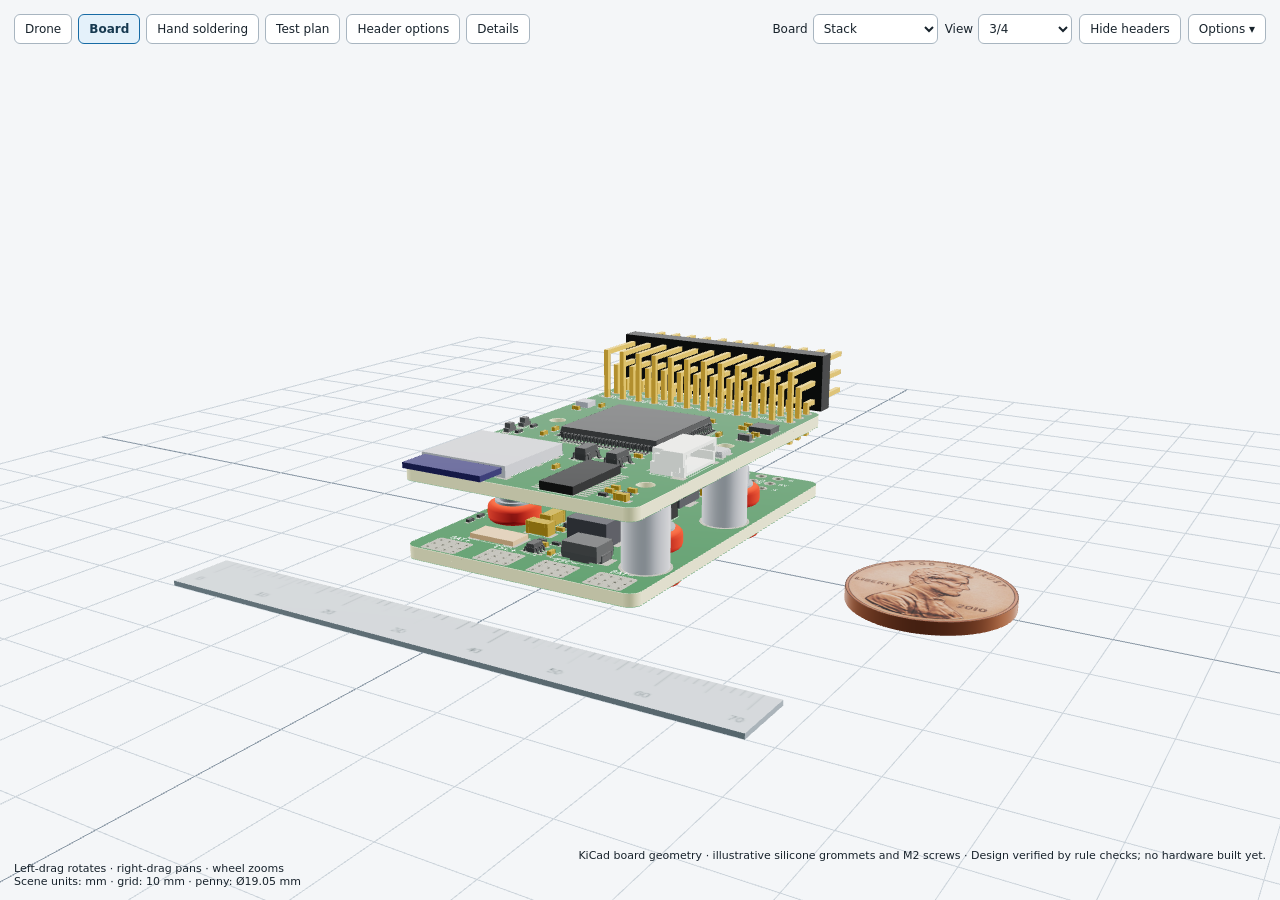
==== commit d5f6460b: "Add a Header options page (lower Dupont header options, decision pending), linked from the Drone, Bo" ====
--- a/fc/board.html
+++ b/fc/board.html
@@ -1,5 +1,5 @@
 <!DOCTYPE html>
 <html lang="en"><meta charset="utf-8"/><meta content="width=device-width,initial-scale=1" name="viewport"/><title>StackF765 — Board</title><script type="importmap">{"imports":{"three":"./assets/three-shim.js"}}</script><style>body{margin:0;overflow:hidden;font:14px system-ui;color:#18232c;background:#f4f6f8}canvas{display:block;touch-action:none;position:fixed;inset:0;width:100%;height:100%}button,a.button{font:12px system-ui;padding:7px 10px;background:#fff;border:1px solid #a8b5c0;border-radius:5px;color:#18232c;text-decoration:none;cursor:pointer}nav{position:fixed;right:14px;top:14px;display:flex;gap:5px;flex-wrap:wrap;justify-content:flex-end;max-width:75vw}#legendButton{position:fixed;left:14px;top:14px}aside{position:fixed;left:14px;top:55px;background:#ffffffed;border:1px solid #b6c4d0;border-radius:7px;padding:14px;width:320px;max-height:70vh;overflow:auto;box-shadow:0 5px 20px #0002}aside h1{font-size:17px;margin:0 0 8px}aside p,aside li{font-size:12px;line-height:1.5}aside ul{padding-left:18px}aside a{color:#126596}footer{position:fixed;left:14px;bottom:12px;right:14px;display:flex;gap:20px;justify-content:space-between;font-size:11px;pointer-events:none}.status{color:#7e4700;background:#fff0d5;padding:8px;border-radius:4px}dialog{width:min(1000px,90vw);border:1px solid #b6c4d0;border-radius:7px}dialog img{width:100%}dialog::backdrop{background:#0008}@media(max-width:700px){nav{max-width:72vw}button,a.button{font-size:10px;padding:6px}aside{top:100px;width:calc(100vw - 56px);max-height:55vh}footer{font-size:9px}}</style><link href="assets/pin-table.css" rel="stylesheet"/>
 <link href="assets/controls.css" rel="stylesheet"/>
-<body><div class="page-links"><a href="./">Drone</a><a aria-current="page" href="board.html">Board</a><a href="handsolder.html">Hand soldering</a><a href="testplan.html">Test plan</a><button id="legendButton">Details</button></div><nav aria-label="Board controls" class="viewer-controls"><label>Board <select id="boardChoice"><option value="assembly">Stack</option><option value="upper">Upper</option><option value="lower">Lower</option><option value="service">Service</option><option value="compare-upper.html">Upper comparison</option><option value="compare-lower.html">Lower comparison</option></select></label><label>View <select id="viewChoice"><option value="iso">3/4</option><option value="top">Top</option><option value="bottom">Bottom</option><option value="side">Side</option><option value="pins">Pin layout</option></select></label><button aria-label="Hide DuPont headers" id="headers" title="Hide DuPont pin headers">Hide headers</button><details class="options"><summary>Options</summary><div><button id="explode">Explode stack</button></div></details></nav><div hidden="" id="legacy-controls"><button id="iso"></button><button id="top"></button><button id="bottom"></button><button id="side"></button><button id="assembly"></button><button id="upper"></button><button id="lower"></button><button id="service"></button><button id="upperPins"></button><button id="lowerPins"></button><button id="servicePins"></button></div>
+<body><div class="page-links"><a href="./">Drone</a><a aria-current="page" href="board.html">Board</a><a href="handsolder.html">Hand soldering</a><a href="testplan.html">Test plan</a><a href="header-options.html">Header options</a><button id="legendButton">Details</button></div><nav aria-label="Board controls" class="viewer-controls"><label>Board <select id="boardChoice"><option value="assembly">Stack</option><option value="upper">Upper</option><option value="lower">Lower</option><option value="service">Service</option><option value="compare-upper.html">Upper comparison</option><option value="compare-lower.html">Lower comparison</option></select></label><label>View <select id="viewChoice"><option value="iso">3/4</option><option value="top">Top</option><option value="bottom">Bottom</option><option value="side">Side</option><option value="pins">Pin layout</option></select></label><button aria-label="Hide DuPont headers" id="headers" title="Hide DuPont pin headers">Hide headers</button><details class="options"><summary>Options</summary><div><button id="explode">Explode stack</button></div></details></nav><div hidden="" id="legacy-controls"><button id="iso"></button><button id="top"></button><button id="bottom"></button><button id="side"></button><button id="assembly"></button><button id="upper"></button><button id="lower"></button><button id="service"></button><button id="upperPins"></button><button id="lowerPins"></button><button id="servicePins"></button></div>
 <aside hidden="" id="legend"><h1>StackF765 boards</h1><p>31.5 × 48 mm boards on 8.0 mm standoffs: Upper top surface 9.6 mm above the Lower’s. Upper is the flight controller (STM32F765VIT6, ArduPilot board name StackF765); Lower is the power board (2S–3S, 50 A). Rev B. Interboard connectors, fitted by JLCPCB: Samtec SFMC-110-02-L-D-K-TR (Lower J1) / FTSH-110-04-F-DV-TR (Upper J3); standoffs Sinhoo SMTSO2080CTJ, 8 mm. Upper J1 is a 3×12 right-angle header, body overhanging the front edge; it is the only hand-soldered part. Lower J2 is 3×9 labelled solder holes with no header: wires are soldered straight in. Service board (USB, buzzer, boot): 18 × 32 mm on a 100 mm six-wire JST-SH cable. Design verified by rule checks; no hardware built yet.</p><p>Soft-mounted, Matek style: a silicone grommet is pressed into each of the Lower board’s four 4 mm holes (20 × 20 mm pattern) and an M2 screw with a washer goes through each grommet into the frame, so the Lower board floats on rubber 2.5 mm above the plate. The Upper board is not fastened to the frame; it sits on the Lower board’s three standoffs. Here the stack stands on its grommets on the floor grid; “Explode stack” lifts the Upper board and the four screws, leaving the grommets in the Lower board. The orange grommets (generic “M3 to M2” type: 4 mm waist, 6.6 mm flanges), washers and screws are nominal illustrations, not supplier models. No harness wires; the service cable is not drawn on this page.</p><p>Standard dark-green display mask, black headers and gold pins are display materials on the KiCad board models; board geometry unchanged. The J1 header toggle preserves the interboard connector.</p><p>Renders generated from the KiCad design files at <a class="inline" href="https://github.com/PeterJBurke/stackf765" rel="noopener">github.com/PeterJBurke/stackf765</a>. <a class="inline" href="../CREDITS.txt">Credits and licences</a>.</p><section aria-label="Connector pin reference" data-fc-pin-table=""></section></aside><footer><span><b aria-live="polite" id="viewLabel"></b><br/>Left-drag rotates · right-drag pans · wheel zooms<br/>Scene units: mm · grid: 10 mm · penny: Ø19.05 mm</span><span>KiCad board geometry · illustrative silicone grommets and M2 screws · Design verified by rule checks; no hardware built yet.</span></footer><script src="assets/three.min.js"></script><script src="assets/penny.js"></script><script src="assets/pin-data.js"></script><script src="assets/pin-table.js"></script><script type="module" src="assets/viewer.js"></script></body></html>
--- a/fc/assets/controls.css
+++ b/fc/assets/controls.css
@@ -10,4 +10,8 @@
 .options>div{position:absolute;right:0;top:40px;display:flex;flex-direction:column;gap:6px;padding:8px;border:1px solid var(--line,#a8b5c0);border-radius:7px;background:var(--panel,#fff);min-width:135px}
 #legend{z-index:6;top:60px;bottom:auto;max-height:calc(100vh - 110px)}
 @media(max-width:850px){nav.viewer-controls{top:57px;left:14px;right:14px;justify-content:flex-start;gap:6px}.viewer-controls label{font-size:11px}.viewer-controls button,.viewer-controls summary,.viewer-controls select{font-size:11px;padding:6px}.viewer-controls select{max-width:100px}#legend{top:105px;max-height:calc(100vh - 160px)}}
-@media(max-width:480px){.page-links{left:8px;gap:4px}.page-links a,.page-links button{padding:7px;white-space:nowrap}}
+/* Five page links plus Details do not fit one row on a phone: wrap to two rows and move what sits below down by one row (34px). */
+@media(max-width:560px){.page-links{left:8px;right:8px;flex-wrap:wrap;gap:4px}.page-links a,.page-links button{padding:7px;white-space:nowrap}nav.viewer-controls{top:91px}html body #legend{top:166px}html body #fcOptions{top:138px}}
+
+/* Between 851 and 1060px the page links and the controls no longer fit side by side: put the controls on a second row. */
+@media(min-width:851px) and (max-width:1060px){nav.viewer-controls{top:57px;left:14px;right:14px;justify-content:flex-start}html body #legend{top:100px}html body #fcOptions{top:104px}}
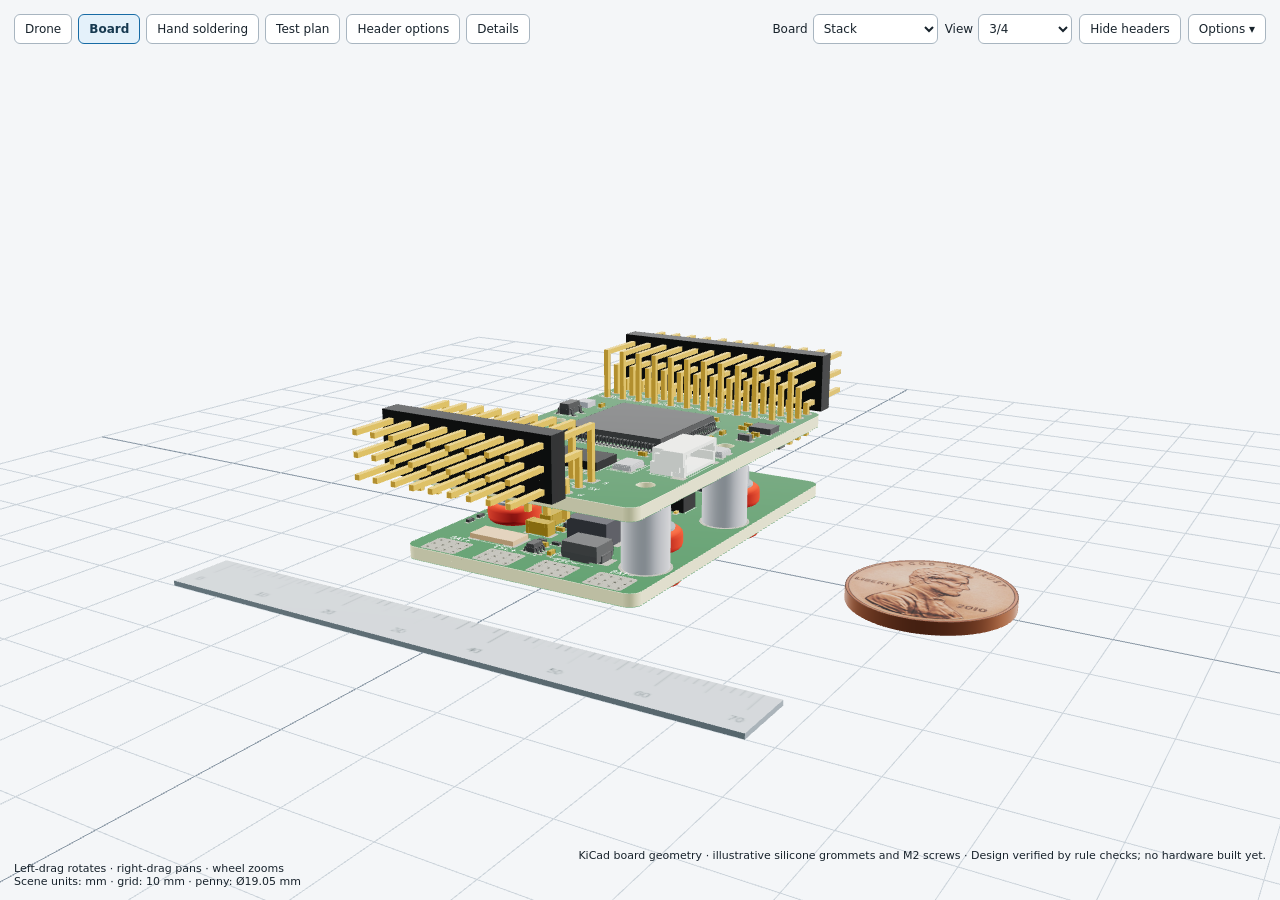
==== commit 3348f11e: "Revision C: both Dupont headers on the upper board (option 5) Models and pin table refreshed from st" ====
--- a/fc/board.html
+++ b/fc/board.html
@@ -2,4 +2,4 @@
 <html lang="en"><meta charset="utf-8"/><meta content="width=device-width,initial-scale=1" name="viewport"/><title>StackF765 — Board</title><script type="importmap">{"imports":{"three":"./assets/three-shim.js"}}</script><style>body{margin:0;overflow:hidden;font:14px system-ui;color:#18232c;background:#f4f6f8}canvas{display:block;touch-action:none;position:fixed;inset:0;width:100%;height:100%}button,a.button{font:12px system-ui;padding:7px 10px;background:#fff;border:1px solid #a8b5c0;border-radius:5px;color:#18232c;text-decoration:none;cursor:pointer}nav{position:fixed;right:14px;top:14px;display:flex;gap:5px;flex-wrap:wrap;justify-content:flex-end;max-width:75vw}#legendButton{position:fixed;left:14px;top:14px}aside{position:fixed;left:14px;top:55px;background:#ffffffed;border:1px solid #b6c4d0;border-radius:7px;padding:14px;width:320px;max-height:70vh;overflow:auto;box-shadow:0 5px 20px #0002}aside h1{font-size:17px;margin:0 0 8px}aside p,aside li{font-size:12px;line-height:1.5}aside ul{padding-left:18px}aside a{color:#126596}footer{position:fixed;left:14px;bottom:12px;right:14px;display:flex;gap:20px;justify-content:space-between;font-size:11px;pointer-events:none}.status{color:#7e4700;background:#fff0d5;padding:8px;border-radius:4px}dialog{width:min(1000px,90vw);border:1px solid #b6c4d0;border-radius:7px}dialog img{width:100%}dialog::backdrop{background:#0008}@media(max-width:700px){nav{max-width:72vw}button,a.button{font-size:10px;padding:6px}aside{top:100px;width:calc(100vw - 56px);max-height:55vh}footer{font-size:9px}}</style><link href="assets/pin-table.css" rel="stylesheet"/>
 <link href="assets/controls.css" rel="stylesheet"/>
 <body><div class="page-links"><a href="./">Drone</a><a aria-current="page" href="board.html">Board</a><a href="handsolder.html">Hand soldering</a><a href="testplan.html">Test plan</a><a href="header-options.html">Header options</a><button id="legendButton">Details</button></div><nav aria-label="Board controls" class="viewer-controls"><label>Board <select id="boardChoice"><option value="assembly">Stack</option><option value="upper">Upper</option><option value="lower">Lower</option><option value="service">Service</option><option value="compare-upper.html">Upper comparison</option><option value="compare-lower.html">Lower comparison</option></select></label><label>View <select id="viewChoice"><option value="iso">3/4</option><option value="top">Top</option><option value="bottom">Bottom</option><option value="side">Side</option><option value="pins">Pin layout</option></select></label><button aria-label="Hide DuPont headers" id="headers" title="Hide DuPont pin headers">Hide headers</button><details class="options"><summary>Options</summary><div><button id="explode">Explode stack</button></div></details></nav><div hidden="" id="legacy-controls"><button id="iso"></button><button id="top"></button><button id="bottom"></button><button id="side"></button><button id="assembly"></button><button id="upper"></button><button id="lower"></button><button id="service"></button><button id="upperPins"></button><button id="lowerPins"></button><button id="servicePins"></button></div>
-<aside hidden="" id="legend"><h1>StackF765 boards</h1><p>31.5 × 48 mm boards on 8.0 mm standoffs: Upper top surface 9.6 mm above the Lower’s. Upper is the flight controller (STM32F765VIT6, ArduPilot board name StackF765); Lower is the power board (2S–3S, 50 A). Rev B. Interboard connectors, fitted by JLCPCB: Samtec SFMC-110-02-L-D-K-TR (Lower J1) / FTSH-110-04-F-DV-TR (Upper J3); standoffs Sinhoo SMTSO2080CTJ, 8 mm. Upper J1 is a 3×12 right-angle header, body overhanging the front edge; it is the only hand-soldered part. Lower J2 is 3×9 labelled solder holes with no header: wires are soldered straight in. Service board (USB, buzzer, boot): 18 × 32 mm on a 100 mm six-wire JST-SH cable. Design verified by rule checks; no hardware built yet.</p><p>Soft-mounted, Matek style: a silicone grommet is pressed into each of the Lower board’s four 4 mm holes (20 × 20 mm pattern) and an M2 screw with a washer goes through each grommet into the frame, so the Lower board floats on rubber 2.5 mm above the plate. The Upper board is not fastened to the frame; it sits on the Lower board’s three standoffs. Here the stack stands on its grommets on the floor grid; “Explode stack” lifts the Upper board and the four screws, leaving the grommets in the Lower board. The orange grommets (generic “M3 to M2” type: 4 mm waist, 6.6 mm flanges), washers and screws are nominal illustrations, not supplier models. No harness wires; the service cable is not drawn on this page.</p><p>Standard dark-green display mask, black headers and gold pins are display materials on the KiCad board models; board geometry unchanged. The J1 header toggle preserves the interboard connector.</p><p>Renders generated from the KiCad design files at <a class="inline" href="https://github.com/PeterJBurke/stackf765" rel="noopener">github.com/PeterJBurke/stackf765</a>. <a class="inline" href="../CREDITS.txt">Credits and licences</a>.</p><section aria-label="Connector pin reference" data-fc-pin-table=""></section></aside><footer><span><b aria-live="polite" id="viewLabel"></b><br/>Left-drag rotates · right-drag pans · wheel zooms<br/>Scene units: mm · grid: 10 mm · penny: Ø19.05 mm</span><span>KiCad board geometry · illustrative silicone grommets and M2 screws · Design verified by rule checks; no hardware built yet.</span></footer><script src="assets/three.min.js"></script><script src="assets/penny.js"></script><script src="assets/pin-data.js"></script><script src="assets/pin-table.js"></script><script type="module" src="assets/viewer.js"></script></body></html>
+<aside hidden="" id="legend"><h1>StackF765 boards</h1><p>31.5 × 48 mm boards on 8.0 mm standoffs: Upper top surface 9.6 mm above the Lower’s. Upper is the flight controller (STM32F765VIT6, ArduPilot board name StackF765); Lower is the power board (2S–3S, 50 A). Rev C. Board-to-board connector, fitted by JLCPCB: Samtec SFMC-110-02-L-D-K-TR (socket, Lower board) / FTSH-110-04-F-DV-TR (header, Upper board), 4.5 mm forward of the board centre; standoffs Sinhoo SMTSO2080CTJ, 8 mm. Both Dupont headers are on the Upper board, top side, bodies overhanging the edges: the upper front Dupont header (3×12, UARTs, I2C, video) and the upper rear Dupont header (3×9; seen from behind: PI5V PI5V M1 M2 M3 M4 M5 M6 LED; top pin signal, middle 5 V, bottom ground). They are the only hand-soldered parts besides the four battery/ESC wires on the Lower board, which has no pin header and no header holes. The microSD socket is under the Upper board; the card slides in from the left-hand edge. Service board (USB, buzzer, boot): 18 × 32 mm on a 100 mm six-wire JST-SH cable. Design verified by rule checks; no hardware built yet.</p><p>Soft-mounted, Matek style: a silicone grommet is pressed into each of the Lower board’s four 4 mm holes (20 × 20 mm pattern) and an M2 screw with a washer goes through each grommet into the frame, so the Lower board floats on rubber 2.5 mm above the plate. The Upper board is not fastened to the frame; it sits on the Lower board’s three standoffs. Here the stack stands on its grommets on the floor grid; “Explode stack” lifts the Upper board and the four screws, leaving the grommets in the Lower board. The orange grommets (generic “M3 to M2” type: 4 mm waist, 6.6 mm flanges), washers and screws are nominal illustrations, not supplier models. No harness wires; the service cable is not drawn on this page.</p><p>Standard dark-green display mask, black headers and gold pins are display materials on the KiCad board models; board geometry unchanged. The header toggle hides the two Dupont headers on the Upper board and keeps the board-to-board connector.</p><p>Renders generated from the KiCad design files at <a class="inline" href="https://github.com/PeterJBurke/stackf765" rel="noopener">github.com/PeterJBurke/stackf765</a>. <a class="inline" href="../CREDITS.txt">Credits and licences</a>.</p><section aria-label="Connector pin reference" data-fc-pin-table=""></section></aside><footer><span><b aria-live="polite" id="viewLabel"></b><br/>Left-drag rotates · right-drag pans · wheel zooms<br/>Scene units: mm · grid: 10 mm · penny: Ø19.05 mm</span><span>KiCad board geometry · illustrative silicone grommets and M2 screws · Design verified by rule checks; no hardware built yet.</span></footer><script src="assets/three.min.js"></script><script src="assets/penny.js"></script><script src="assets/pin-data.js"></script><script src="assets/pin-table.js"></script><script type="module" src="assets/viewer.js"></script></body></html>
